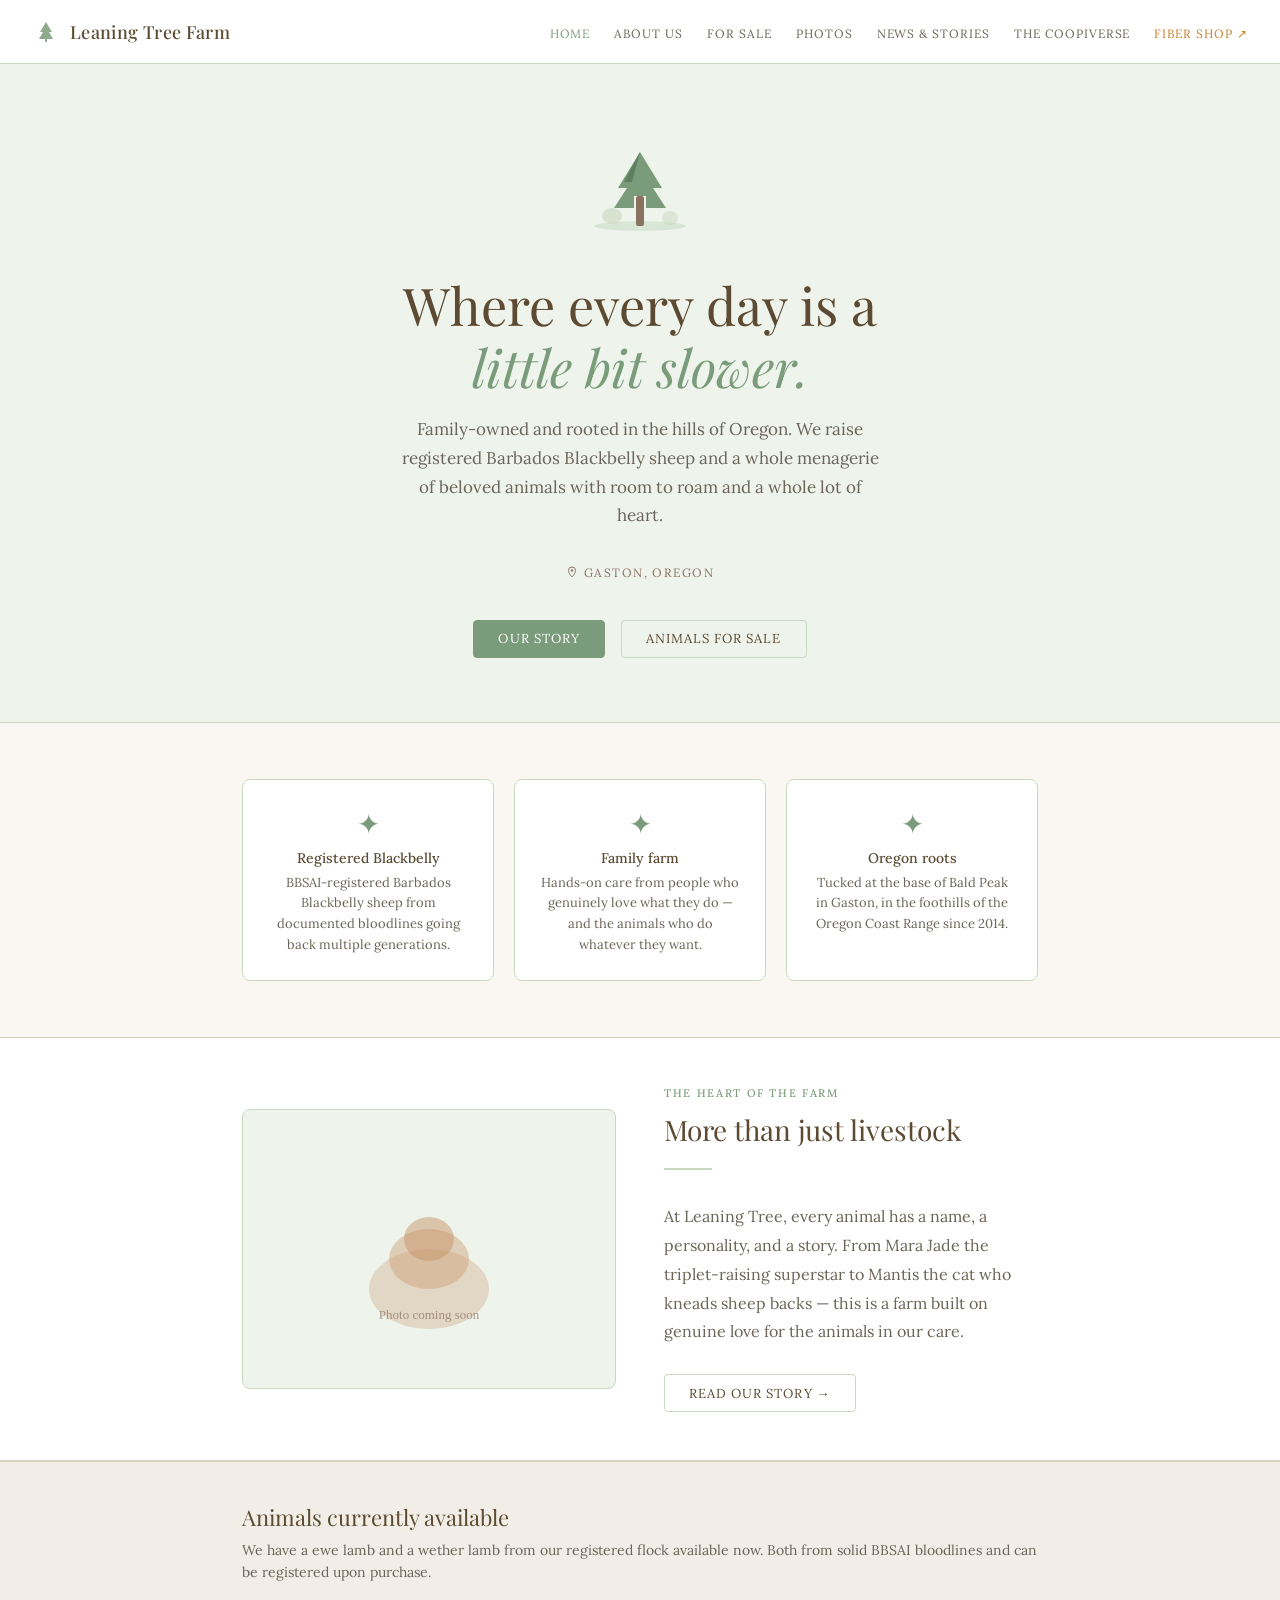
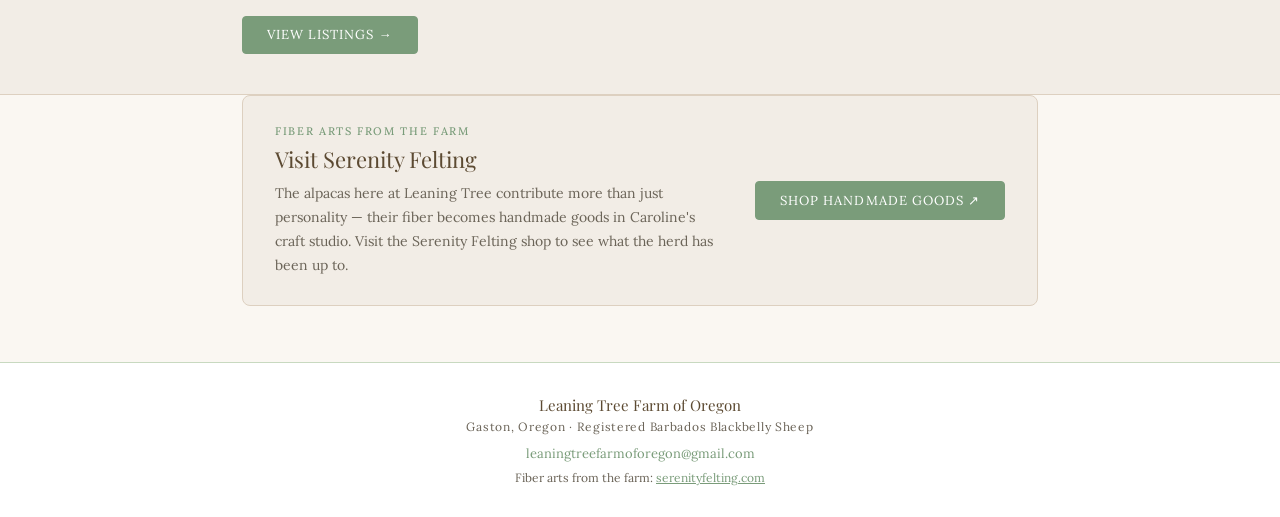
==== index.html @ 243388c1 "Add files via upload" ====
<!DOCTYPE html>
<html lang="en">
<head>
  <meta charset="UTF-8">
  <meta name="viewport" content="width=device-width, initial-scale=1.0">
  <title>Leaning Tree Farm of Oregon</title>
  <meta name="description" content="Family-owned farm in Gaston, Oregon raising registered Barbados Blackbelly sheep at the base of Bald Peak.">
  <link rel="stylesheet" href="css/style.css">
  <style>
    .hero {
      background: var(--sage-pale);
      border-bottom: 1px solid var(--sage-light);
      padding: 5rem 2rem 4rem;
      text-align: center;
      position: relative;
      overflow: hidden;
    }

    .hero-tagline {
      font-family: 'Playfair Display', serif;
      font-size: clamp(28px, 5vw, 52px);
      font-weight: 400;
      color: var(--bark);
      line-height: 1.2;
      margin-bottom: 1rem;
    }

    .hero-tagline em { color: var(--sage); font-style: italic; }

    .hero-sub {
      font-size: 17px;
      color: var(--text-muted);
      max-width: 480px;
      margin: 0 auto 2rem;
      line-height: 1.7;
    }

    .hero-location {
      display: inline-flex;
      align-items: center;
      gap: 6px;
      font-size: 12px;
      letter-spacing: 0.12em;
      text-transform: uppercase;
      color: var(--bark-light);
      margin-bottom: 2.5rem;
    }

    .hero-actions { display: flex; gap: 1rem; justify-content: center; flex-wrap: wrap; }

    .hero-illustration { margin: 0 auto 2.5rem; display: block; }

    .feature-grid {
      display: grid;
      grid-template-columns: repeat(3, 1fr);
      gap: 1.25rem;
    }

    @media (max-width: 600px) { .feature-grid { grid-template-columns: 1fr; } }

    .feature-card {
      padding: 1.5rem;
      background: var(--white);
      border: 1px solid var(--sage-light);
      border-radius: 8px;
      text-align: center;
    }

    .feature-icon {
      font-family: 'Playfair Display', serif;
      font-size: 28px;
      color: var(--sage);
      margin-bottom: 0.5rem;
    }

    .feature-title {
      font-size: 14px;
      font-weight: 500;
      color: var(--bark);
      margin-bottom: 0.35rem;
    }

    .feature-desc { font-size: 13px; color: var(--text-muted); line-height: 1.6; }

    .highlight-strip {
      background: var(--white);
      border-top: 1px solid var(--sage-light);
      border-bottom: 1px solid var(--sage-light);
    }

    .highlight-inner {
      max-width: 860px;
      margin: 0 auto;
      padding: 3rem 2rem;
      display: grid;
      grid-template-columns: 1fr 1fr;
      gap: 3rem;
      align-items: center;
    }

    @media (max-width: 600px) { .highlight-inner { grid-template-columns: 1fr; } }

    .highlight-image-box {
      background: var(--sage-pale);
      border: 1px solid var(--sage-light);
      border-radius: 8px;
      aspect-ratio: 4/3;
      display: flex;
      align-items: center;
      justify-content: center;
      overflow: hidden;
    }

    .highlight-image-box img {
      width: 100%;
      height: 100%;
      object-fit: cover;
      border-radius: 8px;
    }

    .highlight-text .section-title { font-size: clamp(20px, 2.5vw, 28px); }

    .for-sale-strip { background: var(--bark-pale); border-top: 1px solid #ddd0c0; border-bottom: 1px solid #ddd0c0; }

    .for-sale-inner {
      max-width: 860px;
      margin: 0 auto;
      padding: 2.5rem 2rem;
      display: flex;
      align-items: center;
      justify-content: space-between;
      gap: 2rem;
      flex-wrap: wrap;
    }

    .for-sale-text h2 {
      font-family: 'Playfair Display', serif;
      font-size: 22px;
      color: var(--bark);
      font-weight: 400;
      margin-bottom: 0.4rem;
    }

    .for-sale-text p { font-size: 14px; color: var(--text-muted); line-height: 1.6; }
  </style>
</head>
<body>
  <div id="nav-placeholder"></div>

  <main>
    <!-- HERO -->
    <section class="hero">
      <svg class="hero-illustration" width="120" height="90" viewBox="0 0 120 90" fill="none">
        <ellipse cx="60" cy="82" rx="46" ry="5" fill="#c8d9c0" opacity="0.5"/>
        <rect x="56" y="52" width="8" height="30" rx="2" fill="#8a7260"/>
        <path d="M60 8 L38 44 L47 44 L34 64 L54 64 L54 52 L66 52 L66 64 L86 64 L73 44 L82 44 Z" fill="#7a9c7a"/>
        <path d="M60 8 L44 38 L52 38 L60 8Z" fill="#5c8060"/>
        <ellipse cx="32" cy="72" rx="10" ry="8" fill="#c8d9c0" opacity="0.6"/>
        <ellipse cx="90" cy="74" rx="8" ry="7" fill="#c8d9c0" opacity="0.5"/>
      </svg>
      <h1 class="hero-tagline">Where every day is a<br><em>little bit slower.</em></h1>
      <p class="hero-sub">Family-owned and rooted in the hills of Oregon. We raise registered Barbados Blackbelly sheep and a whole menagerie of beloved animals with room to roam and a whole lot of heart.</p>
      <div class="hero-location">
        <svg width="12" height="12" viewBox="0 0 12 12" fill="none"><path d="M6 1a3.5 3.5 0 0 1 3.5 3.5C9.5 7.5 6 11 6 11S2.5 7.5 2.5 4.5A3.5 3.5 0 0 1 6 1z" stroke="#8a7260" stroke-width="1" fill="none"/><circle cx="6" cy="4.5" r="1.2" fill="#8a7260"/></svg>
        Gaston, Oregon
      </div>
      <div class="hero-actions">
        <a href="about.html" class="btn btn-primary">Our story</a>
        <a href="forsale.html" class="btn">Animals for sale</a>
      </div>
    </section>

    <!-- FEATURE CARDS -->
    <section class="section">
      <div class="feature-grid">
        <div class="feature-card">
          <div class="feature-icon">✦</div>
          <div class="feature-title">Registered Blackbelly</div>
          <div class="feature-desc">BBSAI-registered Barbados Blackbelly sheep from documented bloodlines going back multiple generations.</div>
        </div>
        <div class="feature-card">
          <div class="feature-icon">✦</div>
          <div class="feature-title">Family farm</div>
          <div class="feature-desc">Hands-on care from people who genuinely love what they do — and the animals who do whatever they want.</div>
        </div>
        <div class="feature-card">
          <div class="feature-icon">✦</div>
          <div class="feature-title">Oregon roots</div>
          <div class="feature-desc">Tucked at the base of Bald Peak in Gaston, in the foothills of the Oregon Coast Range since 2014.</div>
        </div>
      </div>
    </section>

    <!-- HIGHLIGHT — MARA PHOTO -->
    <section class="highlight-strip">
      <div class="highlight-inner">
        <div class="highlight-image-box">
          <svg width="200" height="200" viewBox="0 0 200 200" fill="none">
            <rect width="200" height="200" fill="#eef3eb"/>
            <ellipse cx="100" cy="140" rx="60" ry="40" fill="#c8966a" opacity="0.3"/>
            <ellipse cx="100" cy="110" rx="40" ry="30" fill="#c8966a" opacity="0.4"/>
            <ellipse cx="100" cy="90" rx="25" ry="22" fill="#c8966a" opacity="0.5"/>
            <text x="100" y="170" text-anchor="middle" font-family="Georgia" font-size="13" fill="#8a7260" opacity="0.7">Photo coming soon</text>
          </svg>
        </div>
        <div class="highlight-text">
          <p class="section-label">The heart of the farm</p>
          <h2 class="section-title">More than just livestock</h2>
          <div class="divider"></div>
          <p class="section-body">At Leaning Tree, every animal has a name, a personality, and a story. From Mara Jade the triplet-raising superstar to Mantis the cat who kneads sheep backs — this is a farm built on genuine love for the animals in our care.</p>
          <br>
          <a href="about.html" class="btn" style="margin-top: 0.5rem;">Read our story →</a>
        </div>
      </div>
    </section>

    <!-- FOR SALE STRIP -->
    <section class="for-sale-strip">
      <div class="for-sale-inner">
        <div class="for-sale-text">
          <h2>Animals currently available</h2>
          <p>We have a ewe lamb and a wether lamb from our registered flock available now. Both from solid BBSAI bloodlines and can be registered upon purchase.</p>
        </div>
        <a href="forsale.html" class="btn btn-primary">View listings →</a>
      </div>
    </section>
    <!-- SERENITY FELTING -->
    <section class="section" style="padding-top:0;">
      <div style="background:var(--bark-pale);border:1px solid #ddd0c0;border-radius:8px;padding:1.75rem 2rem;display:flex;align-items:center;gap:2rem;flex-wrap:wrap;">
        <div style="flex:1;min-width:220px;">
          <p style="font-size:11px;letter-spacing:0.15em;text-transform:uppercase;color:var(--sage);font-weight:500;margin-bottom:0.4rem;">Fiber arts from the farm</p>
          <h2 style="font-family:'Playfair Display',serif;font-size:22px;font-weight:400;color:var(--bark);margin-bottom:0.5rem;">Visit Serenity Felting</h2>
          <p style="font-size:14px;color:var(--text-muted);line-height:1.7;">The alpacas here at Leaning Tree contribute more than just personality — their fiber becomes handmade goods in Caroline's craft studio. Visit the Serenity Felting shop to see what the herd has been up to.</p>
        </div>
        <a href="https://www.serenityfelting.com" target="_blank" rel="noopener" class="btn btn-primary" style="white-space:nowrap;">Shop handmade goods ↗</a>
      </div>
    </section>
  </main>

  <div id="footer-placeholder"></div>
  <script src="js/components.js"></script>
</body>
</html>
---- css/style.css ----
@import url('https://fonts.googleapis.com/css2?family=Playfair+Display:ital,wght@0,400;0,500;1,400&family=Lora:ital,wght@0,400;0,500;1,400&display=swap');

*, *::before, *::after { box-sizing: border-box; margin: 0; padding: 0; }

:root {
  --sage: #7a9c7a;
  --sage-light: #c8d9c0;
  --sage-pale: #eef3eb;
  --cream: #faf7f2;
  --bark: #5c4a32;
  --bark-light: #8a7260;
  --bark-pale: #f2ede6;
  --white: #ffffff;
  --text: #2c2a25;
  --text-muted: #6b6458;
  --amber: #c87d2a;
  --amber-pale: #fdf0e0;
}

html { scroll-behavior: smooth; }

body {
  font-family: 'Lora', Georgia, serif;
  background: var(--cream);
  color: var(--text);
  min-height: 100vh;
  display: flex;
  flex-direction: column;
}

main { flex: 1; }

/* ── NAV ── */
nav {
  background: var(--white);
  border-bottom: 1px solid var(--sage-light);
  padding: 0 2rem;
  display: flex;
  align-items: center;
  justify-content: space-between;
  height: 64px;
  position: sticky;
  top: 0;
  z-index: 100;
}

.nav-brand {
  font-family: 'Playfair Display', serif;
  font-size: 18px;
  font-weight: 500;
  color: var(--bark);
  letter-spacing: 0.02em;
  display: flex;
  align-items: center;
  gap: 10px;
  text-decoration: none;
}

.nav-links {
  display: flex;
  gap: 1.5rem;
  list-style: none;
}

.nav-links a {
  font-family: 'Lora', serif;
  font-size: 12px;
  letter-spacing: 0.08em;
  text-transform: uppercase;
  color: var(--text-muted);
  text-decoration: none;
  transition: color 0.2s;
}

.nav-links a:hover,
.nav-links a.active { color: var(--sage); }

.nav-hamburger {
  display: none;
  flex-direction: column;
  gap: 5px;
  cursor: pointer;
  padding: 4px;
}

.nav-hamburger span {
  display: block;
  width: 22px;
  height: 2px;
  background: var(--bark);
  transition: all 0.3s;
}

@media (max-width: 680px) {
  .nav-hamburger { display: flex; }
  .nav-links {
    display: none;
    position: absolute;
    top: 64px;
    left: 0;
    right: 0;
    background: var(--white);
    border-bottom: 1px solid var(--sage-light);
    flex-direction: column;
    padding: 1rem 2rem;
    gap: 1rem;
  }
  .nav-links.open { display: flex; }
}

/* ── FOOTER ── */
footer {
  background: var(--white);
  border-top: 1px solid var(--sage-light);
  padding: 2rem;
  text-align: center;
}

.footer-brand {
  font-family: 'Playfair Display', serif;
  font-size: 15px;
  color: var(--bark);
  margin-bottom: 0.25rem;
}

.footer-sub {
  font-size: 12px;
  color: var(--text-muted);
  letter-spacing: 0.06em;
  margin-bottom: 0.5rem;
}

.footer-email a {
  font-size: 13px;
  color: var(--sage);
  text-decoration: none;
}

.footer-email a:hover { text-decoration: underline; }

/* ── SHARED LAYOUT ── */
.section {
  max-width: 860px;
  margin: 0 auto;
  padding: 3.5rem 2rem;
}

.section-label {
  font-size: 11px;
  letter-spacing: 0.15em;
  text-transform: uppercase;
  color: var(--sage);
  font-weight: 500;
  margin-bottom: 0.75rem;
}

.section-title {
  font-family: 'Playfair Display', serif;
  font-size: clamp(22px, 3vw, 36px);
  font-weight: 400;
  color: var(--bark);
  margin-bottom: 0.5rem;
  line-height: 1.3;
}

.section-body {
  font-size: 16px;
  line-height: 1.8;
  color: var(--text-muted);
  max-width: 640px;
}

.divider {
  width: 48px;
  height: 2px;
  background: var(--sage-light);
  margin: 1.25rem 0 2rem;
}

/* ── PAGE HEADER ── */
.page-header {
  background: var(--sage-pale);
  border-bottom: 1px solid var(--sage-light);
  padding: 3rem 2rem 2.5rem;
  text-align: center;
}

.page-header .section-title { margin-bottom: 0.5rem; }
.page-header .section-body { margin: 0 auto; }

/* ── BUTTONS ── */
.btn {
  display: inline-block;
  font-family: 'Lora', serif;
  font-size: 13px;
  letter-spacing: 0.08em;
  text-transform: uppercase;
  color: var(--bark);
  background: transparent;
  border: 1px solid var(--sage-light);
  padding: 0.6rem 1.5rem;
  border-radius: 4px;
  text-decoration: none;
  transition: all 0.2s;
  cursor: pointer;
}

.btn:hover {
  background: var(--sage-pale);
  border-color: var(--sage);
}

.btn-primary {
  background: var(--sage);
  color: var(--white);
  border-color: var(--sage);
}

.btn-primary:hover {
  background: #6a8c6a;
  border-color: #6a8c6a;
}

/* ── CARDS ── */
.card {
  background: var(--white);
  border: 1px solid var(--sage-light);
  border-radius: 8px;
  overflow: hidden;
  transition: border-color 0.2s;
}

.card:hover { border-color: var(--sage); }

/* ── CHIPS & TAGS ── */
.tag {
  display: inline-block;
  font-size: 11px;
  letter-spacing: 0.05em;
  text-transform: uppercase;
  padding: 3px 10px;
  border-radius: 20px;
  border: 1px solid var(--sage-light);
  color: var(--sage);
}

.tag-amber {
  border-color: #e8c898;
  color: var(--amber);
}

/* ── CTA BANNER ── */
.cta-banner {
  background: var(--bark-pale);
  border: 1px solid #ddd0c0;
  border-radius: 8px;
  padding: 1.5rem 1.75rem;
  display: flex;
  align-items: center;
  gap: 1.5rem;
  flex-wrap: wrap;
  margin-top: 2.5rem;
}

.cta-banner p {
  font-size: 15px;
  color: var(--text-muted);
  line-height: 1.6;
  flex: 1;
}

.cta-link {
  font-size: 14px;
  color: var(--bark);
  font-weight: 500;
  text-decoration: none;
  border-bottom: 1.5px solid var(--sage-light);
  white-space: nowrap;
}

.cta-link:hover { border-color: var(--sage); color: var(--sage); }
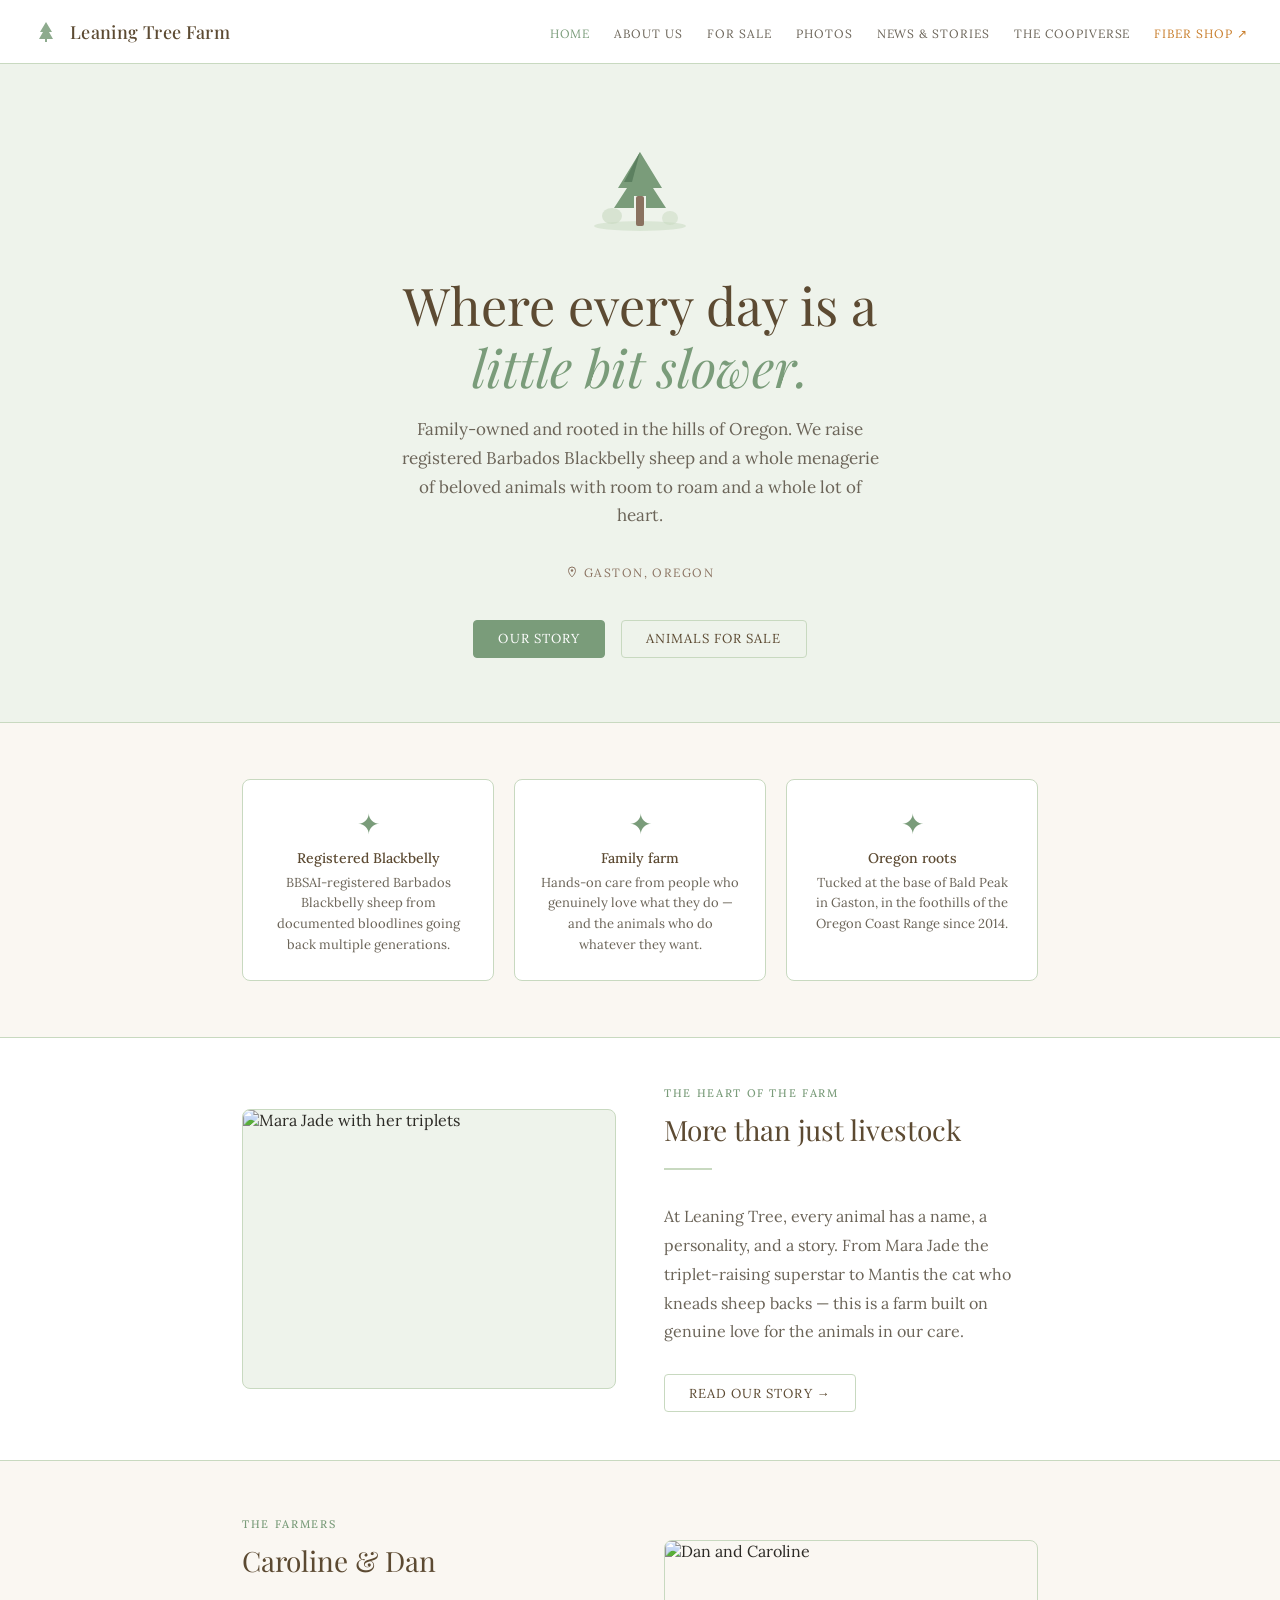
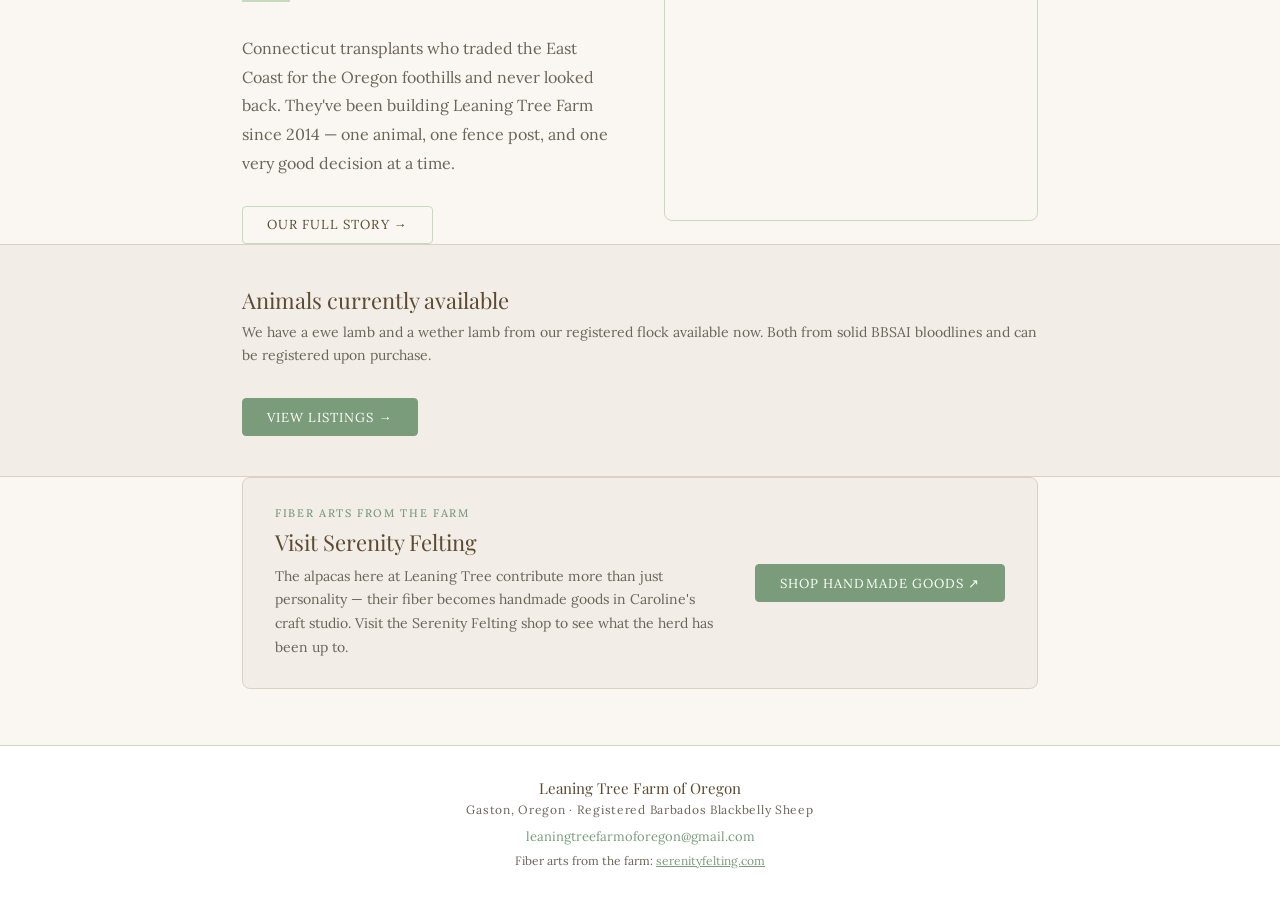
==== commit 1f553fca: "Add files via upload" ====
--- a/index.html
+++ b/index.html
@@ -195,13 +195,7 @@
     <section class="highlight-strip">
       <div class="highlight-inner">
         <div class="highlight-image-box">
-          <svg width="200" height="200" viewBox="0 0 200 200" fill="none">
-            <rect width="200" height="200" fill="#eef3eb"/>
-            <ellipse cx="100" cy="140" rx="60" ry="40" fill="#c8966a" opacity="0.3"/>
-            <ellipse cx="100" cy="110" rx="40" ry="30" fill="#c8966a" opacity="0.4"/>
-            <ellipse cx="100" cy="90" rx="25" ry="22" fill="#c8966a" opacity="0.5"/>
-            <text x="100" y="170" text-anchor="middle" font-family="Georgia" font-size="13" fill="#8a7260" opacity="0.7">Photo coming soon</text>
-          </svg>
+          <img src="images/mara_triplets.jpg" alt="Mara Jade with her triplets" style="width:100%;height:100%;object-fit:cover;border-radius:8px;">
         </div>
         <div class="highlight-text">
           <p class="section-label">The heart of the farm</p>
@@ -214,6 +208,23 @@
       </div>
     </section>
 
+    <!-- DAN & CAROLINE -->
+    <section class="section" style="padding-bottom:0;">
+      <div style="display:grid;grid-template-columns:1fr 1fr;gap:3rem;align-items:center;flex-wrap:wrap;">
+        <div>
+          <p class="section-label">The farmers</p>
+          <h2 class="section-title" style="font-size:clamp(20px,2.5vw,28px);">Caroline &amp; Dan</h2>
+          <div class="divider"></div>
+          <p class="section-body">Connecticut transplants who traded the East Coast for the Oregon foothills and never looked back. They've been building Leaning Tree Farm since 2014 — one animal, one fence post, and one very good decision at a time.</p>
+          <br>
+          <a href="about.html" class="btn" style="margin-top:0.5rem;">Our full story →</a>
+        </div>
+        <div style="border-radius:8px;overflow:hidden;border:1px solid var(--sage-light);aspect-ratio:4/3;">
+          <img src="images/dan_caroline.jpg" alt="Dan and Caroline" style="width:100%;height:100%;object-fit:cover;">
+        </div>
+      </div>
+    </section>
+
     <!-- FOR SALE STRIP -->
     <section class="for-sale-strip">
       <div class="for-sale-inner">
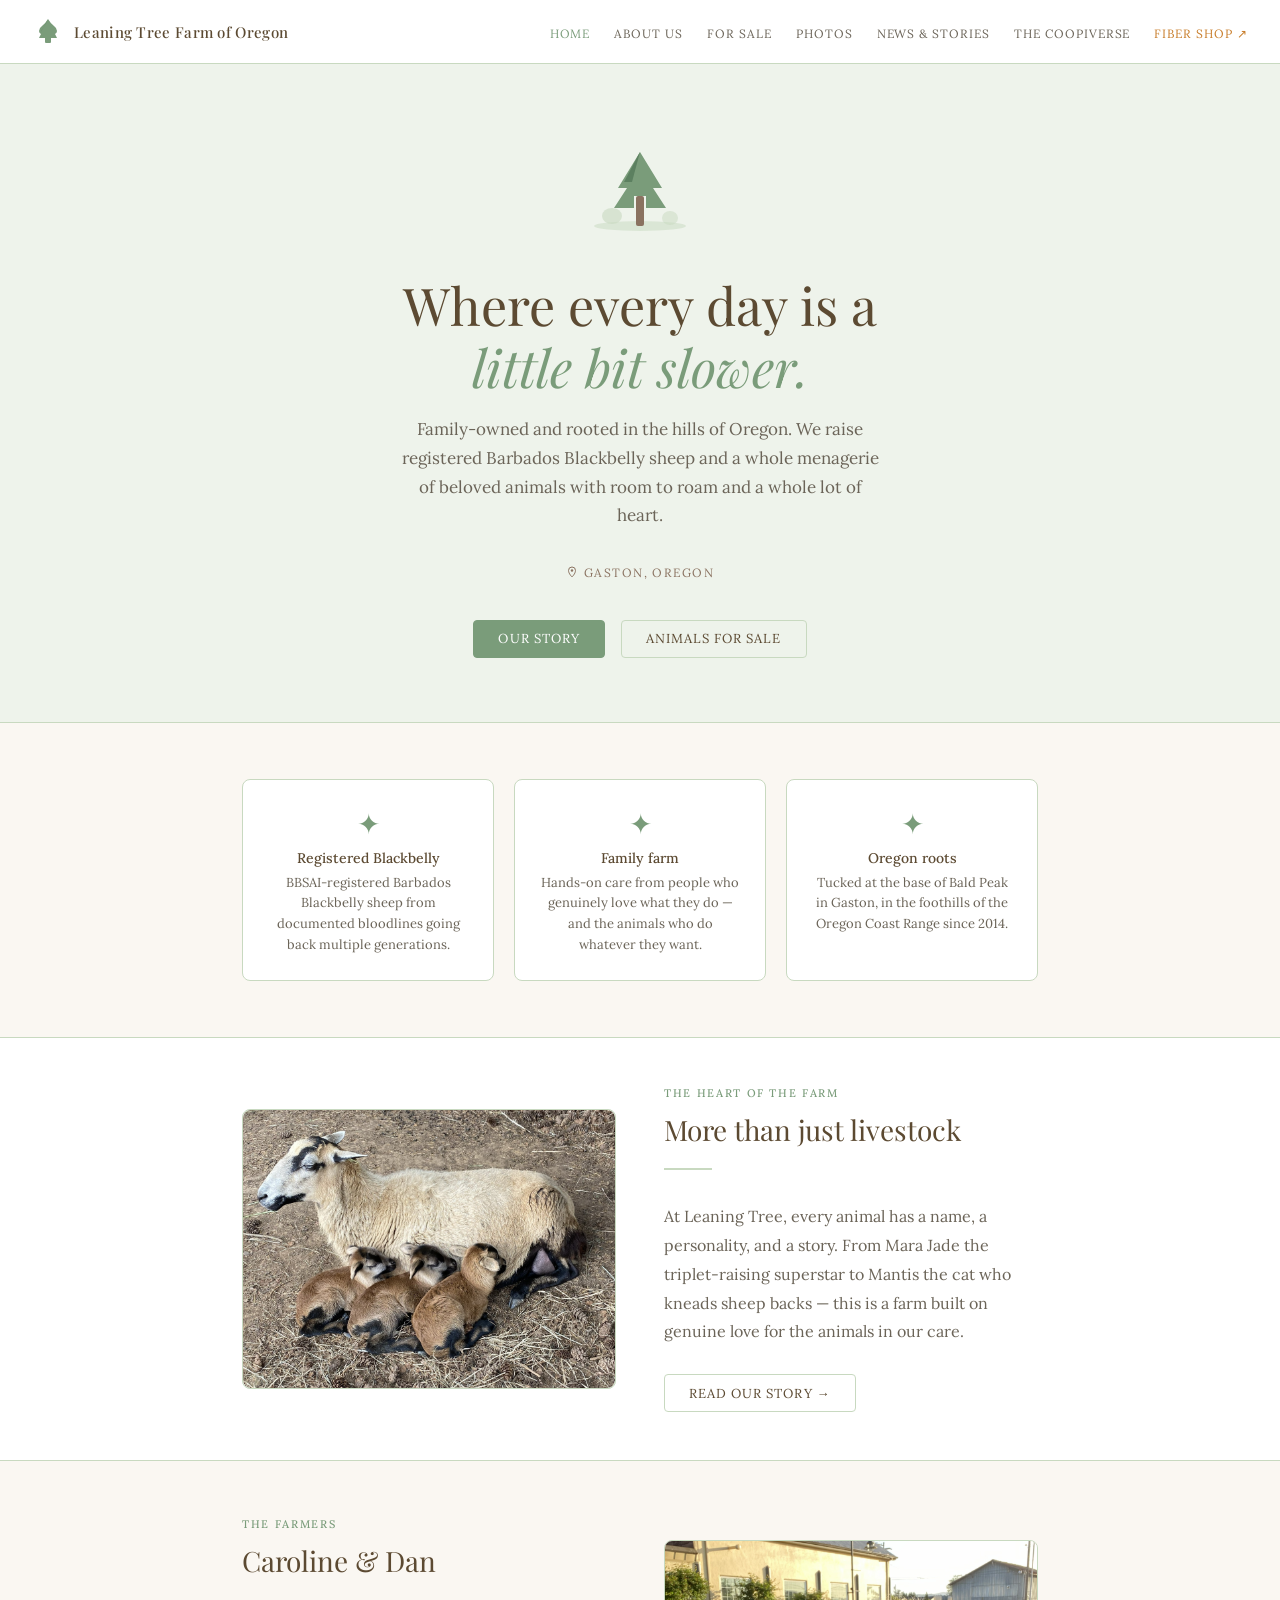
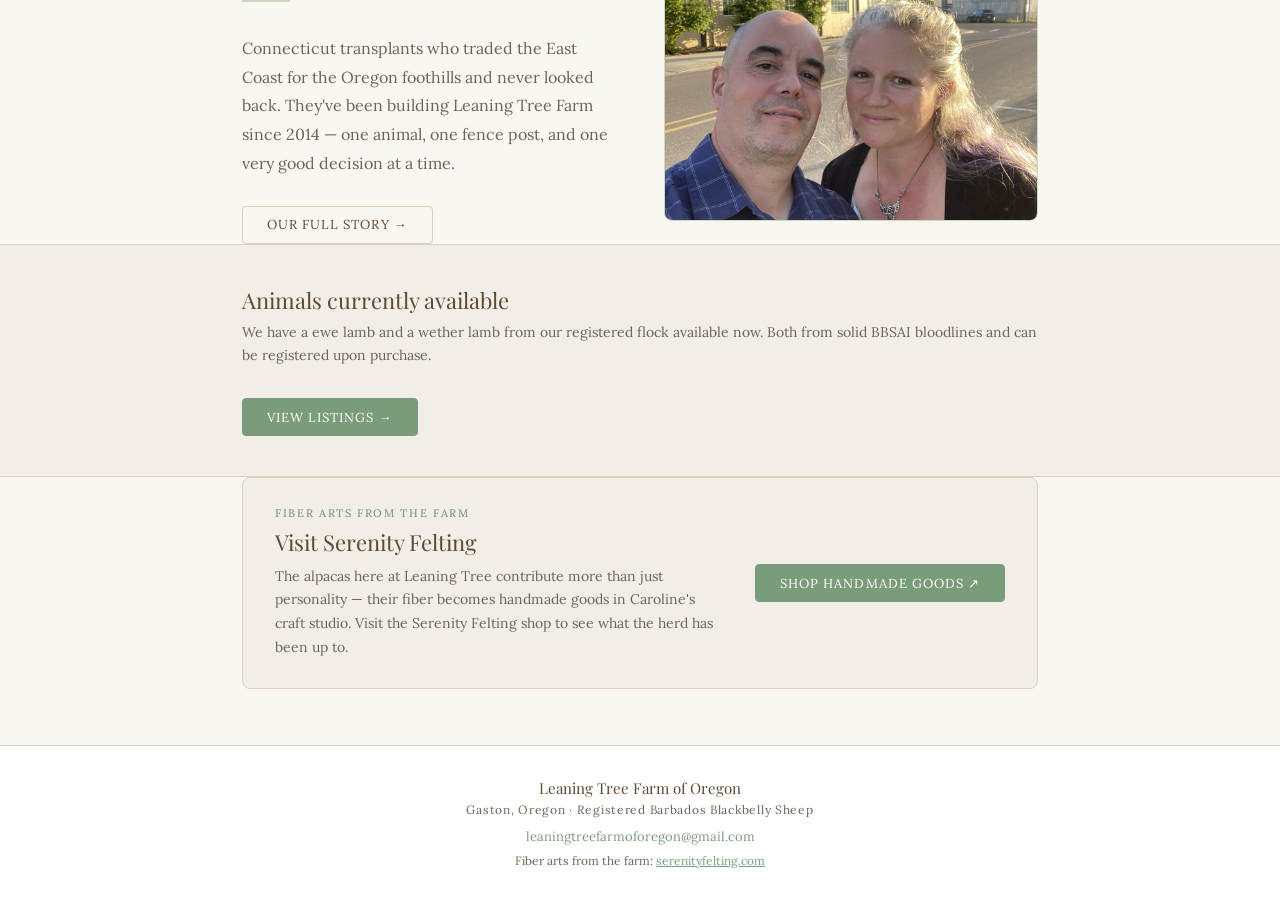
==== commit 5b6adbbf: "Add files via upload" ====
--- a/index.html
+++ b/index.html
@@ -143,6 +143,7 @@
 
     .for-sale-text p { font-size: 14px; color: var(--text-muted); line-height: 1.6; }
   </style>
+  <script defer src="/_vercel/insights/script.js"></script>
 </head>
 <body>
   <div id="nav-placeholder"></div>
--- a/css/style.css
+++ b/css/style.css
@@ -46,7 +46,7 @@
 
 .nav-brand {
   font-family: 'Playfair Display', serif;
-  font-size: 18px;
+  font-size: 15px;
   font-weight: 500;
   color: var(--bark);
   letter-spacing: 0.02em;
@@ -54,6 +54,7 @@
   align-items: center;
   gap: 10px;
   text-decoration: none;
+  white-space: nowrap;
 }
 
 .nav-links {
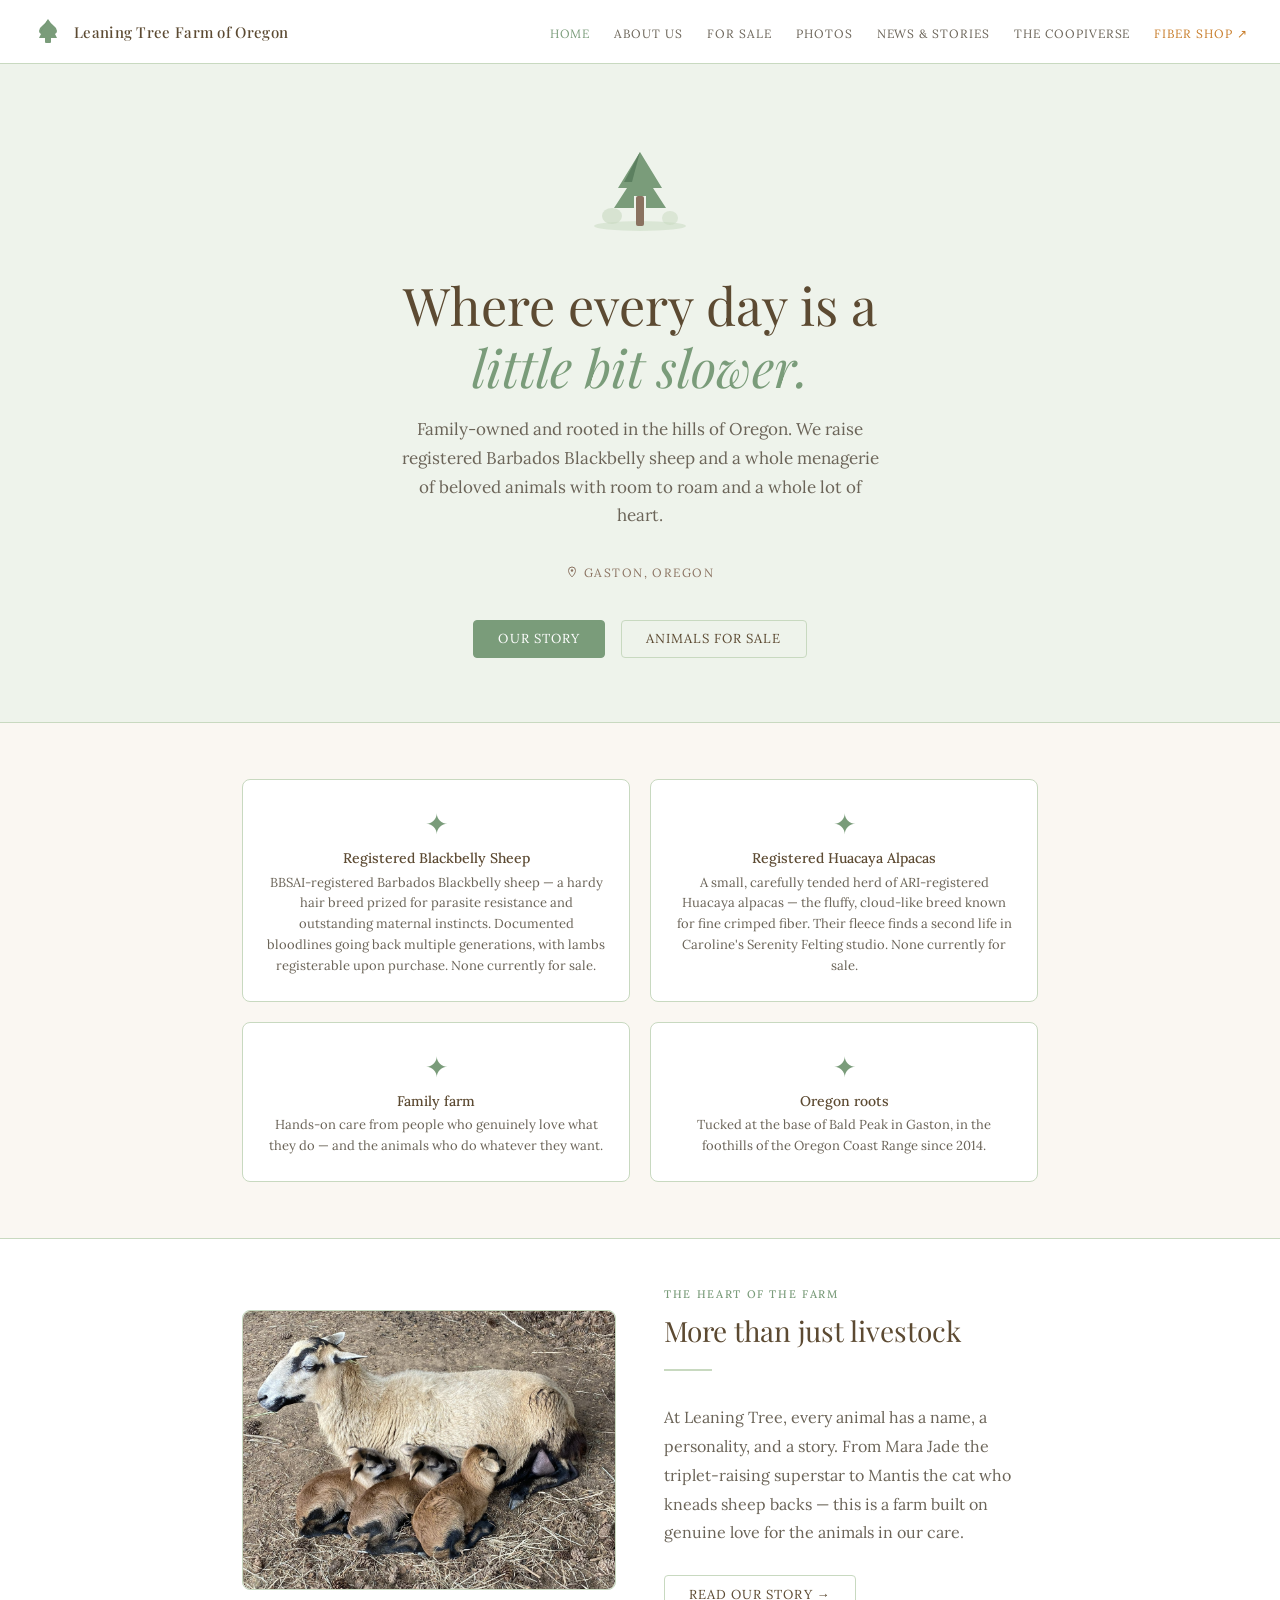
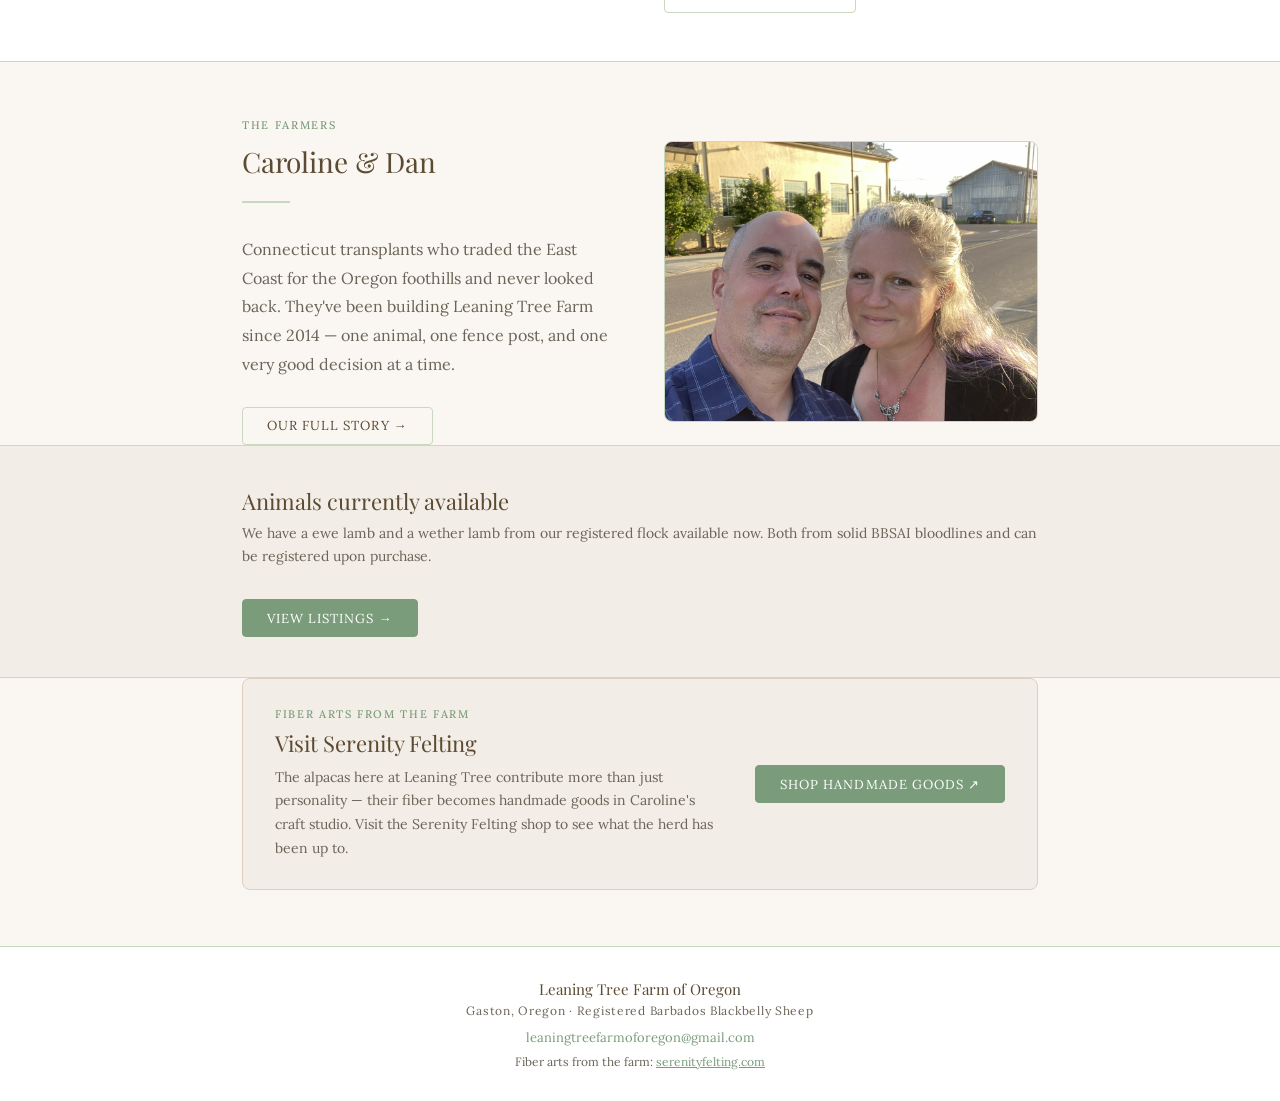
==== commit 15b7dabf: "Add files via upload" ====
--- a/index.html
+++ b/index.html
@@ -4,7 +4,7 @@
   <meta charset="UTF-8">
   <meta name="viewport" content="width=device-width, initial-scale=1.0">
   <title>Leaning Tree Farm of Oregon</title>
-  <meta name="description" content="Family-owned farm in Gaston, Oregon raising registered Barbados Blackbelly sheep at the base of Bald Peak.">
+  <meta name="description" content="Family-owned farm in Gaston, Oregon raising registered Barbados Blackbelly sheep and Huacaya alpacas at the base of Bald Peak.">
   <link rel="stylesheet" href="css/style.css">
   <style>
     .hero {
@@ -52,7 +52,7 @@
 
     .feature-grid {
       display: grid;
-      grid-template-columns: repeat(3, 1fr);
+      grid-template-columns: repeat(2, 1fr);
       gap: 1.25rem;
     }
 
@@ -176,8 +176,13 @@
       <div class="feature-grid">
         <div class="feature-card">
           <div class="feature-icon">✦</div>
-          <div class="feature-title">Registered Blackbelly</div>
-          <div class="feature-desc">BBSAI-registered Barbados Blackbelly sheep from documented bloodlines going back multiple generations.</div>
+          <div class="feature-title">Registered Blackbelly Sheep</div>
+          <div class="feature-desc">BBSAI-registered Barbados Blackbelly sheep — a hardy hair breed prized for parasite resistance and outstanding maternal instincts. Documented bloodlines going back multiple generations, with lambs registerable upon purchase. None currently for sale.</div>
+        </div>
+        <div class="feature-card">
+          <div class="feature-icon">✦</div>
+          <div class="feature-title">Registered Huacaya Alpacas</div>
+          <div class="feature-desc">A small, carefully tended herd of ARI-registered Huacaya alpacas — the fluffy, cloud-like breed known for fine crimped fiber. Their fleece finds a second life in Caroline's Serenity Felting studio. None currently for sale.</div>
         </div>
         <div class="feature-card">
           <div class="feature-icon">✦</div>
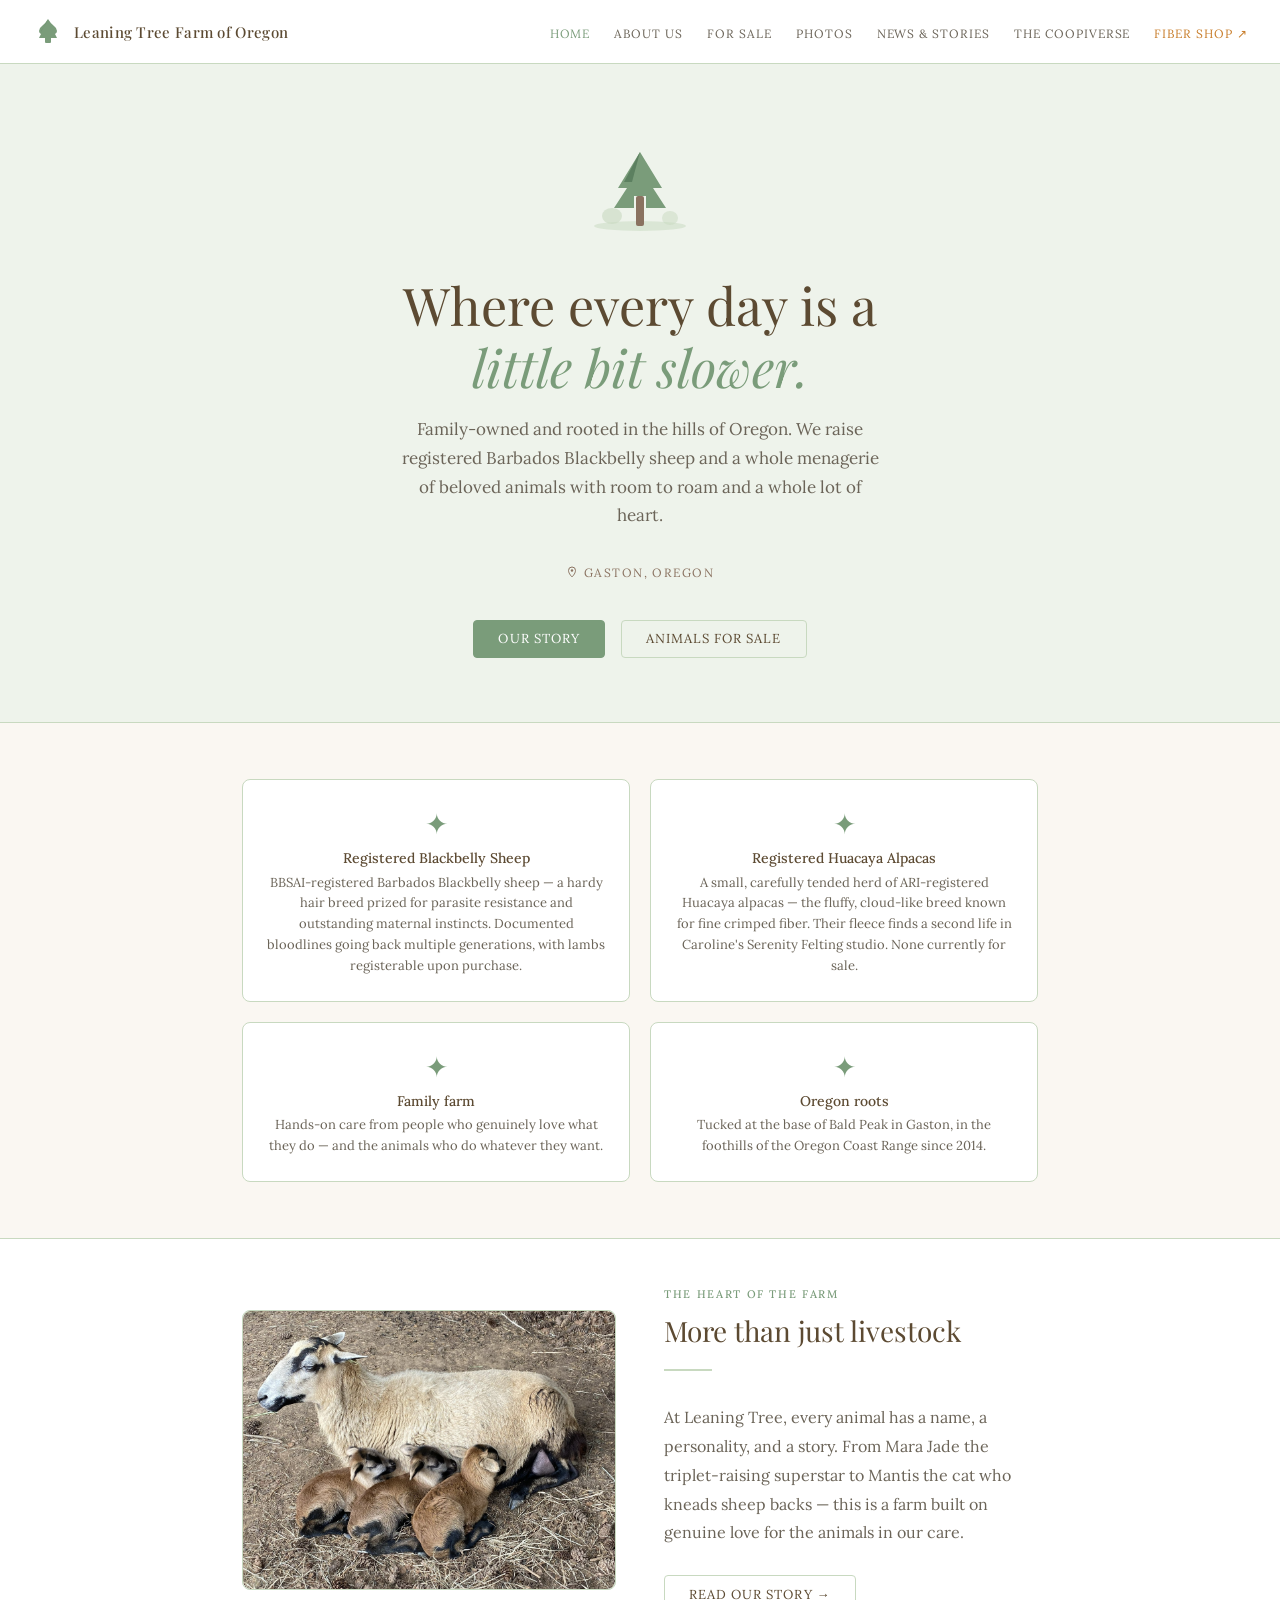
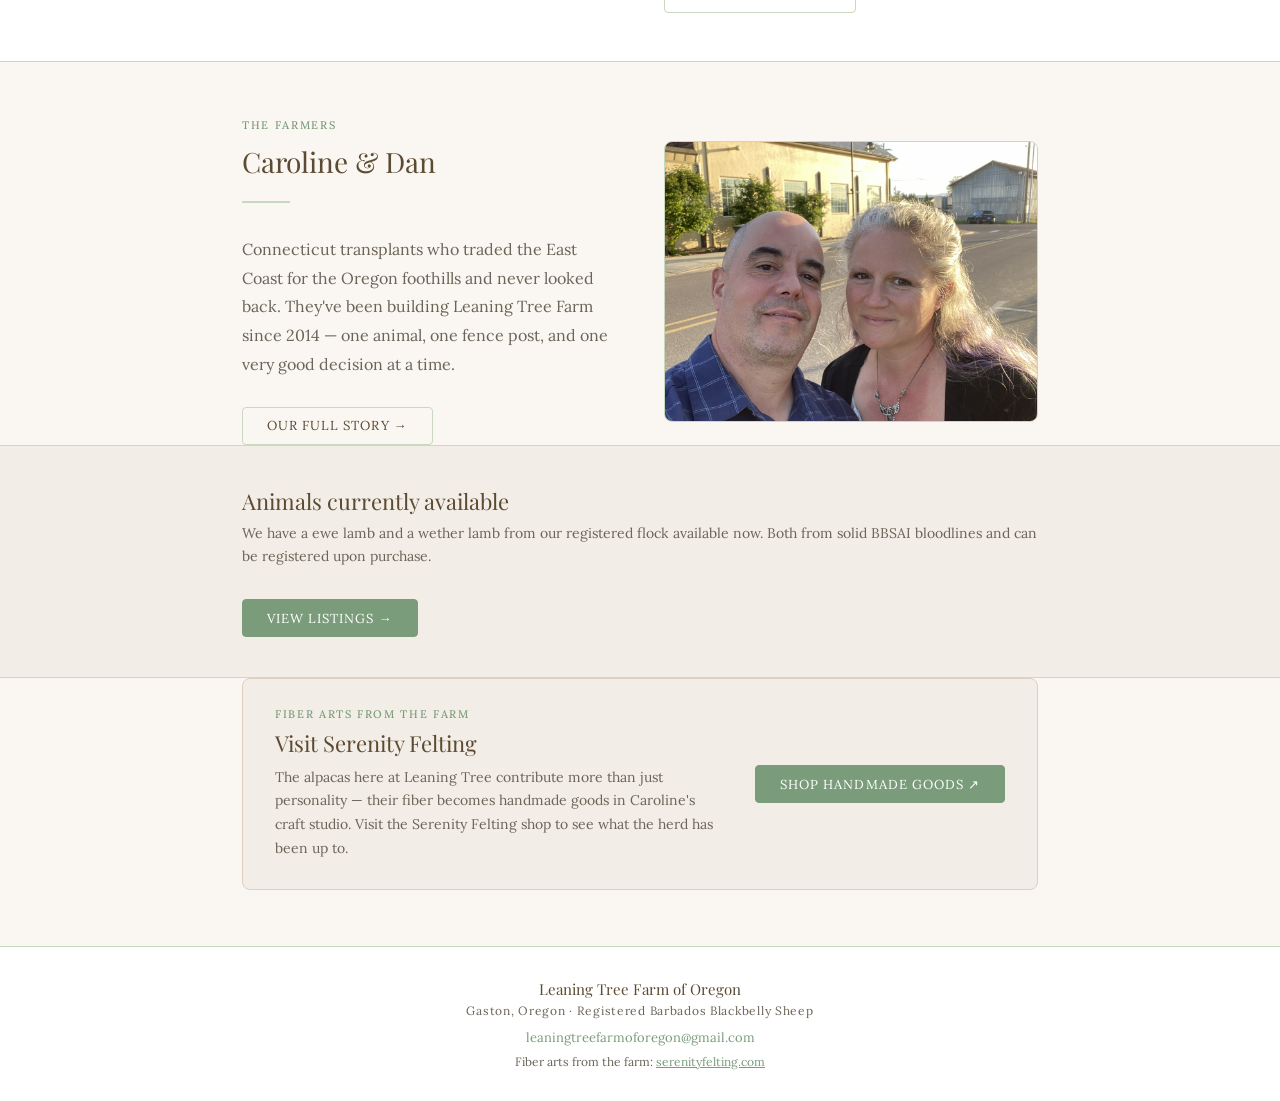
==== commit b2cb86a9: "Add files via upload" ====
--- a/index.html
+++ b/index.html
@@ -177,7 +177,7 @@
         <div class="feature-card">
           <div class="feature-icon">✦</div>
           <div class="feature-title">Registered Blackbelly Sheep</div>
-          <div class="feature-desc">BBSAI-registered Barbados Blackbelly sheep — a hardy hair breed prized for parasite resistance and outstanding maternal instincts. Documented bloodlines going back multiple generations, with lambs registerable upon purchase. None currently for sale.</div>
+          <div class="feature-desc">BBSAI-registered Barbados Blackbelly sheep — a hardy hair breed prized for parasite resistance and outstanding maternal instincts. Documented bloodlines going back multiple generations, with lambs registerable upon purchase.</div>
         </div>
         <div class="feature-card">
           <div class="feature-icon">✦</div>
